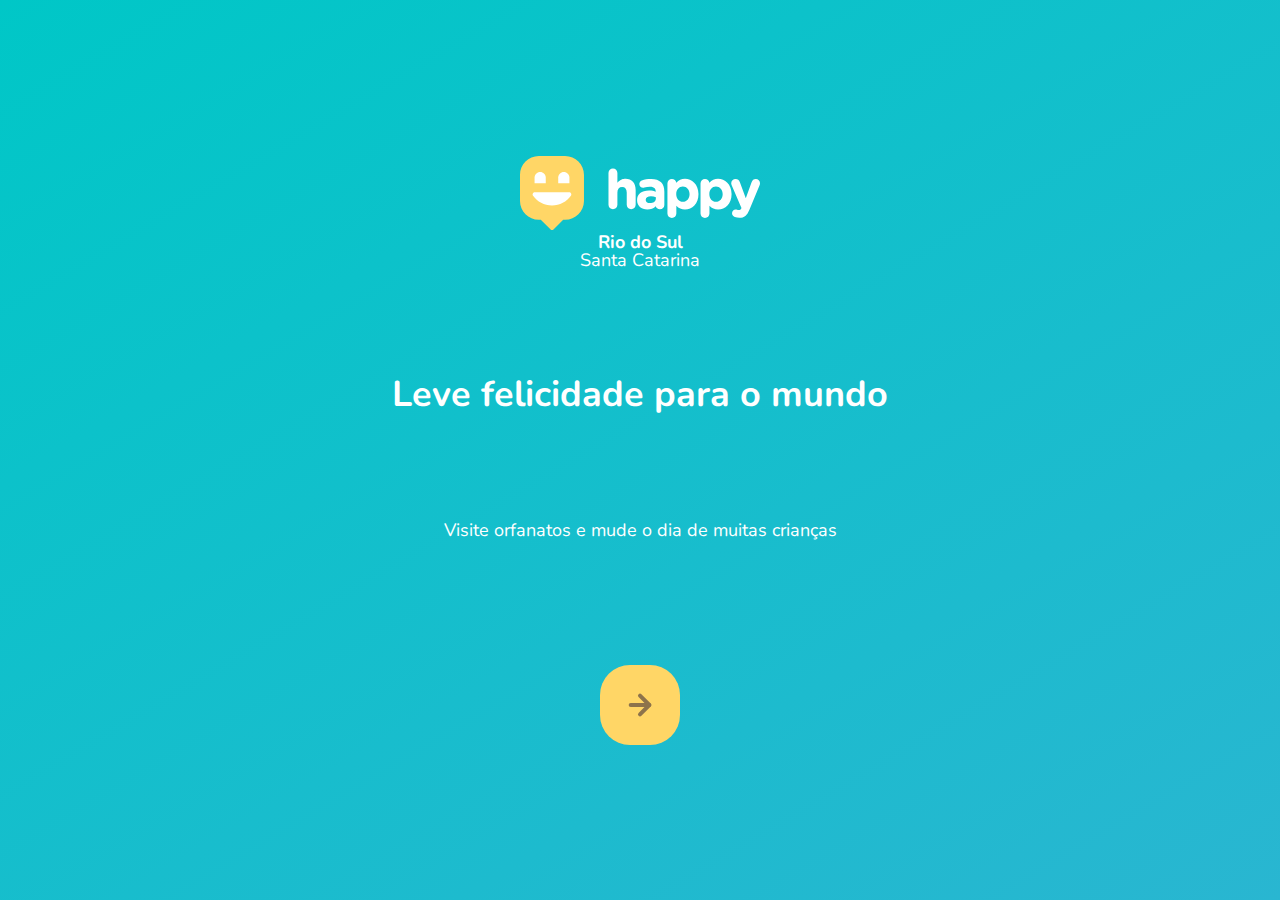
==== index.html @ b6bc8df9 "Dia 1" ====
<!DOCTYPE html>
<html lang="pt_BR">
  <head>
    <meta charset="UTF-8" />
    <meta name="viewport" content="width=device-width, initial-scale=1.0" />
    <title>Happy</title>

    <link rel="icon" href="./public/images/logo-icon.png" />
    <!--iCONE NA ABA-->

    <link rel="stylesheet" href="./public/css/main.css" />
    <link rel="stylesheet" href="./public/css/animations.css" />
    <link rel="stylesheet" href="./public/css/page-landing.css" />
    <link
      href="https://fonts.googleapis.com/css2?family=Nunito:wght@200;300;400;600;800&display=swap"
      rel="stylesheet"
    />
  </head>
  <body>
    <div id="page-landing">
      <div id="container">
        <header>
          <!--CABECALHO-->
          <img
            class="animate-up"
            id="logo"
            src="./public/images/logo.svg"
            alt="Logomarca de Happy"
          />

          <div class="location animate-up">
            <strong>Rio do Sul</strong>
            <!--NEGRITO-->
            <p>Santa Catarina</p>
          </div>
        </header>
        <main>
          <h1 class="animate-up">Leve felicidade para o mundo</h1>

          <section class="visit">
            <p class="animate-up">Visite orfanatos e mude o dia de muitas crianças</p>

            <a class="animate-up" href="#" title="Visite orfanatos">
              <img src="./public/images/arrow.svg" alt="Ir para o mapa" />
            </a>
          </section>
        </main>
      </div>
    </div>
  </body>
</html>
---- public/css/main.css ----
* {
  margin: 0;
  padding: 0;
}
body {
  height: 100vh;
  color: white;
}

:root {
  font-size: 62.5%;
}

body,
input,
button,
textarea {
  font: 400 1.8rem/1 "Nunito", sans-serif;
}
---- public/css/animations.css ----
/*ANIMAÇÕES*/
@keyframes up {
    from {
        opacity: 0;
        transform: translateY(16px);
    }
    to {
        opacity: 1;
        transform: translateY(0);
    }
}

.animate-up {
    animation-name: up;
    animation-duration: 300ms;
    animation-fill-mode: backwards;
}
---- public/css/page-landing.css ----
#page-landing {
    background: linear-gradient(329.54deg, #29B6D1 0%, #00C7C7 100%);
  
    text-align: center;
    min-height: 100vh;
  
    display: flex;
  }
  
  #container {
    margin: auto;
  
    width: 90%;
  }
  
  .location,
  h1,
  .visit p {
    height: 16vh;
  }
  
  .visit a {
    width: 8rem;
    height: 8rem;
    background: #ffd666;
  
    border: none;
    border-radius: 3rem;
  
    display: flex;
    align-items: center;
    justify-content: center;
  
    margin: auto;

    transition: background 200ms;
  }

.visit a:hover {
    background: #96feff;
}


  
#logo {
    animation-delay: 50ms;
}

.location {
    animation-delay: 100ms;
}

main h1 {
    animation-delay: 150ms;
}

.visit p {
    animation-delay: 200ms;
}

.visit a {
    animation-delay: 250ms;
}
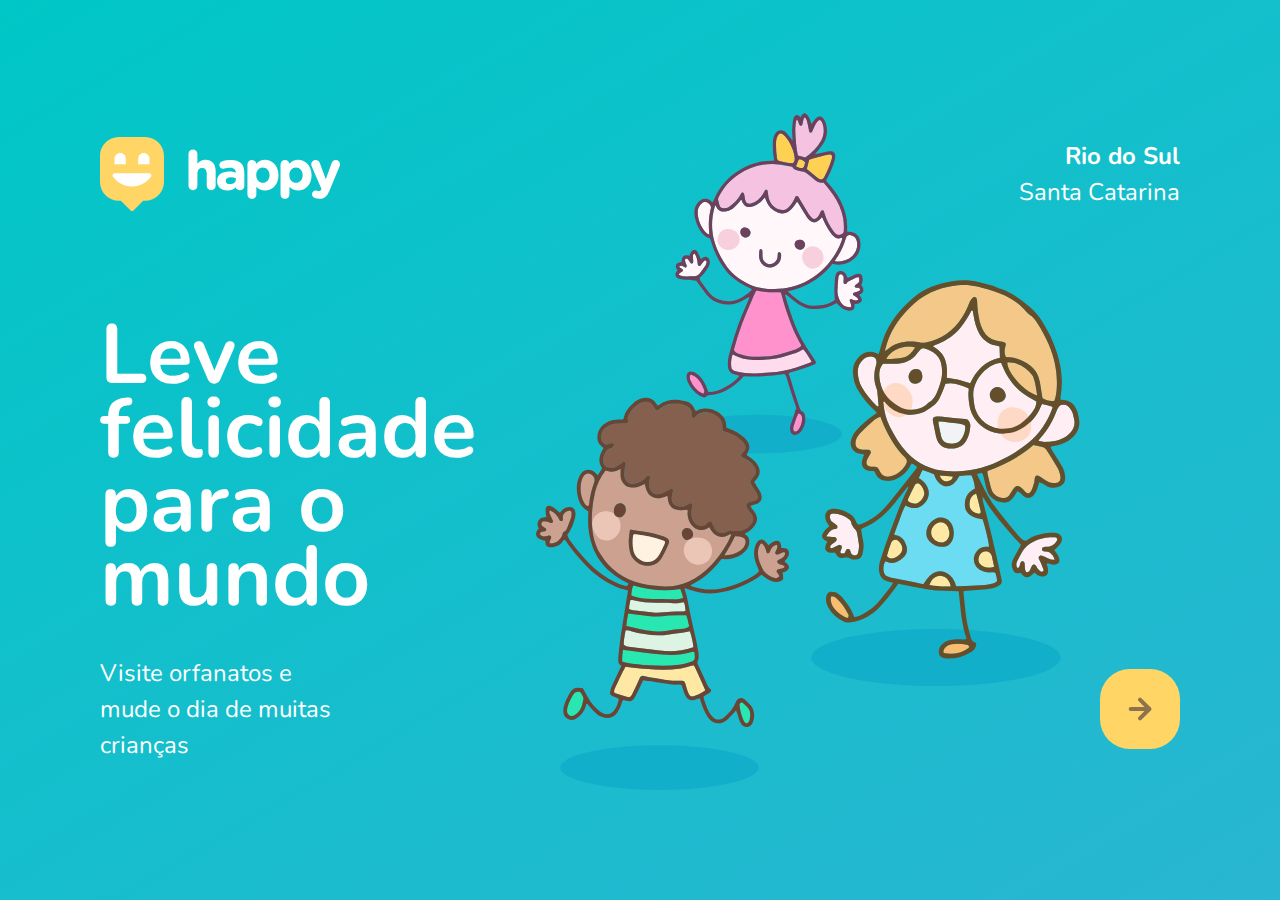
==== commit 288510fb: "Dias 2 a 3" ====
--- a/index.html
+++ b/index.html
@@ -12,7 +12,7 @@
     <link rel="stylesheet" href="./public/css/animations.css" />
     <link rel="stylesheet" href="./public/css/page-landing.css" />
     <link
-      href="https://fonts.googleapis.com/css2?family=Nunito:wght@200;300;400;600;800&display=swap"
+      href="https://fonts.googleapis.com/css2?family=Nunito:wght@400;600;800&display=swap"
       rel="stylesheet"
     />
   </head>
@@ -40,7 +40,7 @@
           <section class="visit">
             <p class="animate-up">Visite orfanatos e mude o dia de muitas crianças</p>
 
-            <a class="animate-up" href="#" title="Visite orfanatos">
+            <a class="animate-up" href="orphanages.html" title="Visite orfanatos">
               <img src="./public/images/arrow.svg" alt="Ir para o mapa" />
             </a>
           </section>
--- a/public/css/main.css
+++ b/public/css/main.css
@@ -1,10 +1,12 @@
 * {
   margin: 0;
   padding: 0;
+  box-sizing: border-box;
 }
 body {
   height: 100vh;
   color: white;
+  background: #EBF2F5;
 }
 
 :root {
--- a/public/css/animations.css
+++ b/public/css/animations.css
@@ -15,4 +15,33 @@
     animation-name: up;
     animation-duration: 300ms;
     animation-fill-mode: backwards;
+}
+
+@keyframes right {
+    from {
+        transform: translateX(-100%);
+    }
+    to {
+        transform: translateX(0);
+    }
+}
+
+.animate-right {
+    animation-name: right;
+    animation-duration: 300ms;
+}
+
+@keyframes appear {
+    from { 
+        opacity: 0;
+    }
+    to {
+        opacity: 1;
+    }
+}
+
+.animate-appear {
+    animation-name: appear;
+    animation-duration: 300ms;
+    animation-fill-mode: backwards;
 }--- a/public/css/page-landing.css
+++ b/public/css/page-landing.css
@@ -1,7 +1,7 @@
 
 #page-landing {
     background: linear-gradient(329.54deg, #29B6D1 0%, #00C7C7 100%);
-  
+
     text-align: center;
     min-height: 100vh;
   
@@ -11,7 +11,7 @@
   #container {
     margin: auto;
   
-    width: 90%;
+    width: min(90%, 112rem);
   }
   
   .location,
@@ -19,6 +19,24 @@
   .visit p {
     height: 16vh;
   }
+
+   /*ANIMAÇÕES*/
+#logo {
+  animation-delay: 50ms;
+}
+
+.location {
+  animation-delay: 100ms;
+}
+
+main h1 {
+  animation-delay: 150ms;
+  font-size: clamp(4rem, 8vw, 8.4rem);
+}
+
+.visit p {
+  animation-delay: 200ms;
+}
   
   .visit a {
     width: 8rem;
@@ -35,6 +53,7 @@
     margin: auto;
 
     transition: background 200ms;
+    animation-delay: 250ms;
   }
 
 .visit a:hover {
@@ -42,23 +61,56 @@
 }
 
 
+/*DESKTOP VERSION*/
+@media (min-width: 760px){
+  #container {
+    padding: 5rem 2rem;
+
+    /*SHORTHAND BACKGROUND: imagem repeat position / size */
+    background: url("../images/bg.svg") no-repeat 80% /clamp(30rem, 54vw, 56rem);
+  }
   
-#logo {
-    animation-delay: 50ms;
-}
+  header {
+    display: flex;
+    align-items: center;
+    justify-content: space-between;
+  }
 
-.location {
-    animation-delay: 100ms;
-}
+  .location,
+  h1,
+  .visit p {
+    height: initial;
+    text-align: initial;
+  }
 
-main h1 {
-    animation-delay: 150ms;
-}
+  .location {
+    text-align: right;
+    font-size: 2.4rem;
+    line-height: 1.5;
+  }
 
-.visit p {
-    animation-delay: 200ms;
-}
+  main h1 {
+    font-weight: bold;
+    line-height: 0.88;
+    
+    margin: clamp(10%, 9vh, 12%) 0 4rem;
 
-.visit a {
-    animation-delay: 250ms;
+    width: min(300px, 80%);
+  }
+
+  .visit {
+    display: flex;
+    align-items: center;
+    justify-content: space-between;
+  }
+
+  .visit p {
+    font-size: 2.4rem;
+    line-height: 1.5;
+    width: clamp(20rem, 20vw, 30rem);
+  }
+
+  .visit a {
+    margin: initial;
+  }
 }